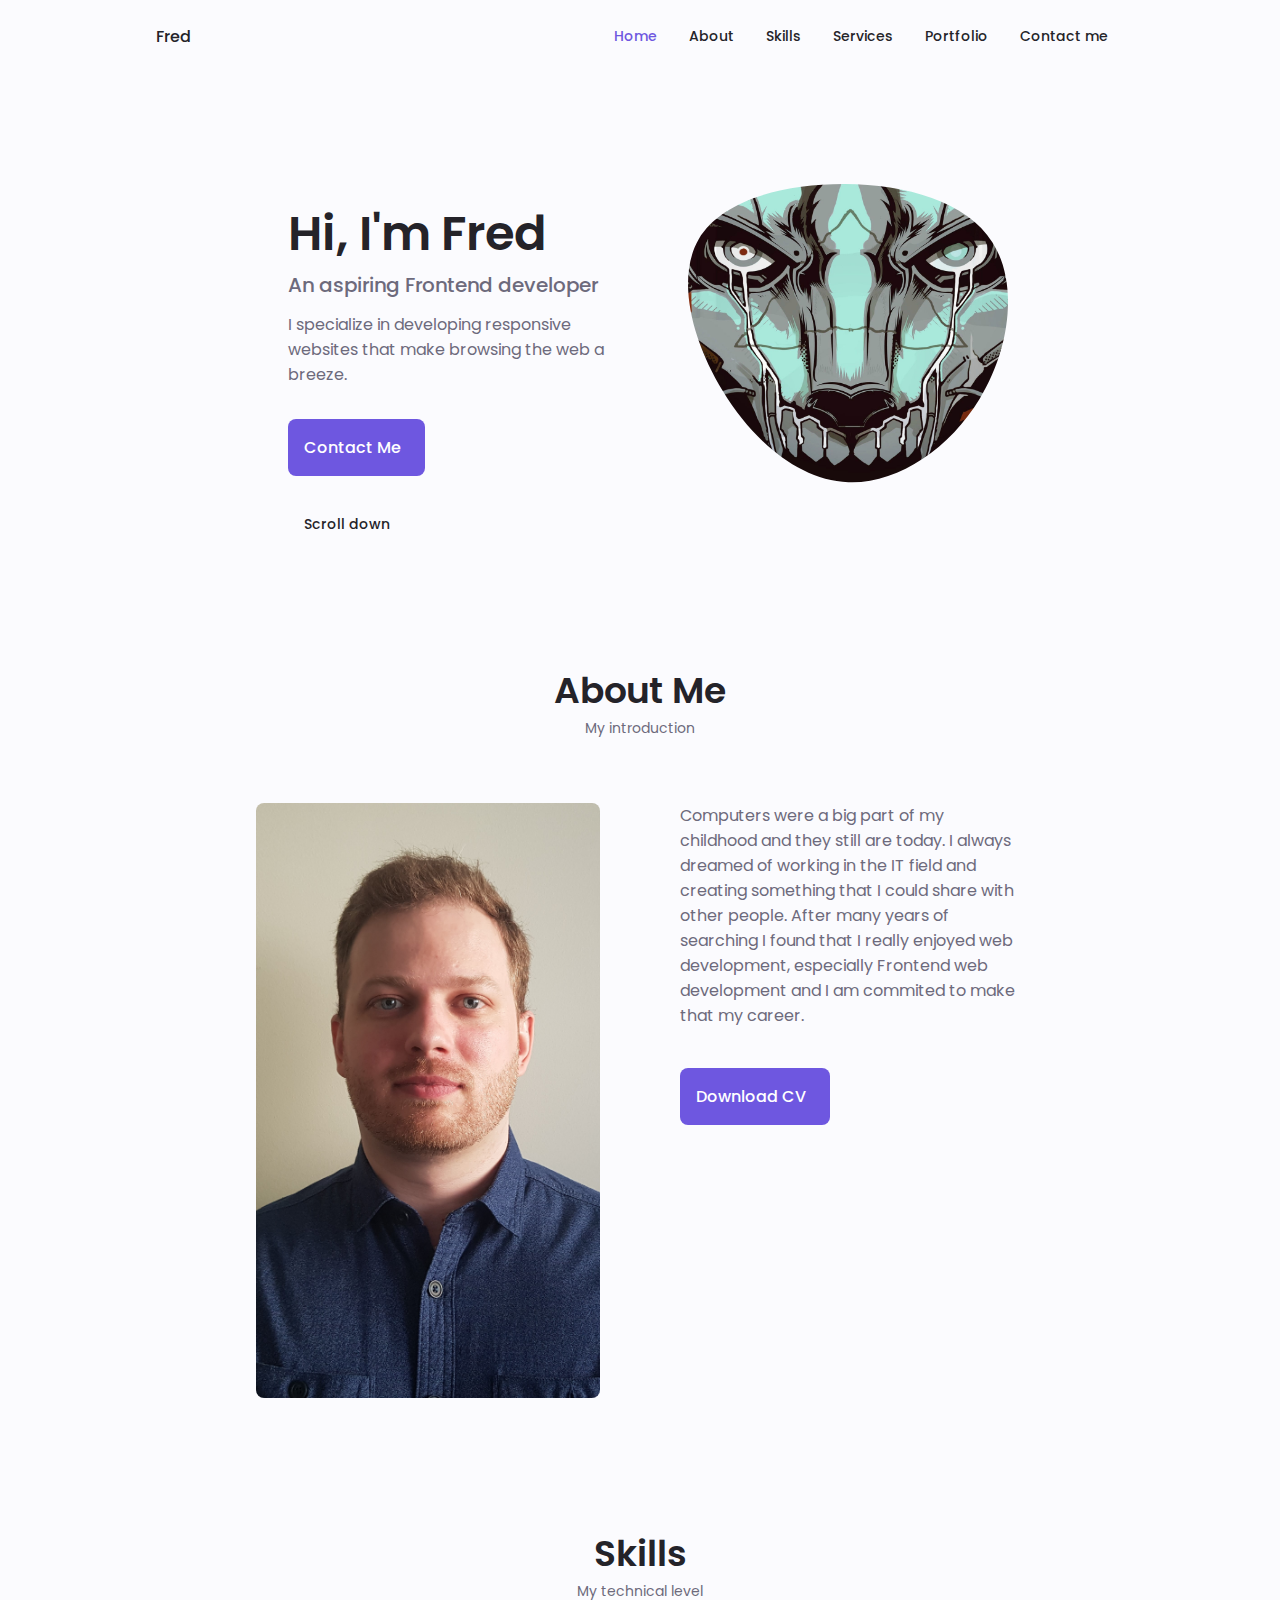
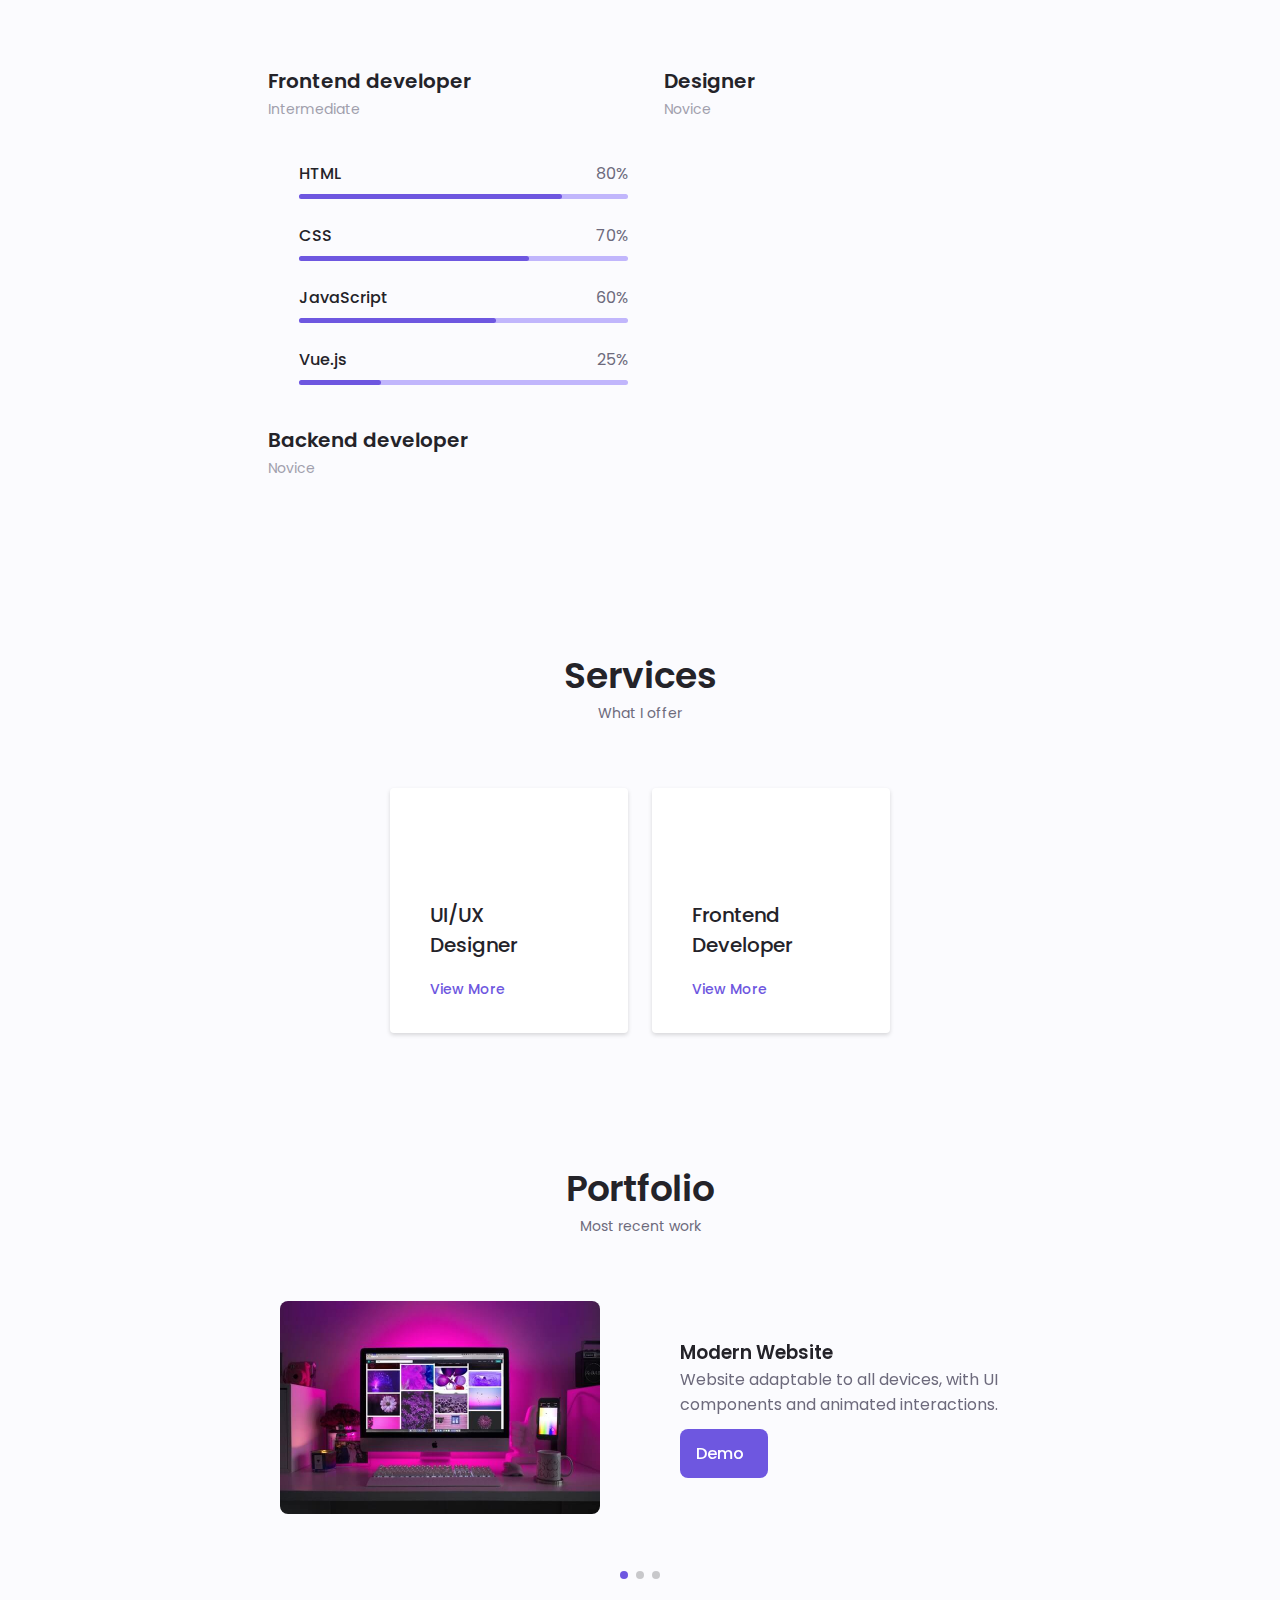
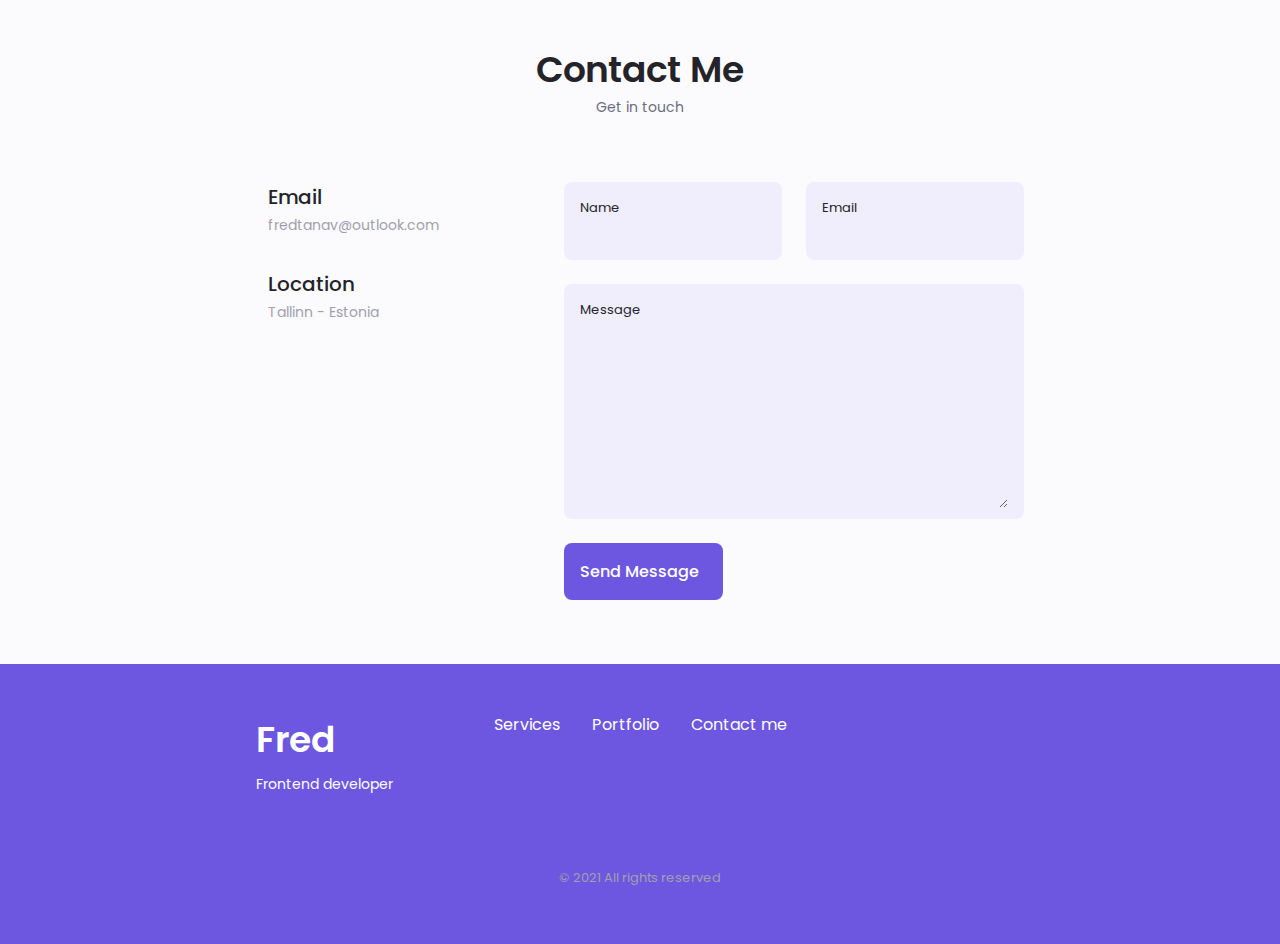
==== index.html @ 8bdb7c05 "Adding portfolio page files" ====
<!DOCTYPE html>
    <html lang="en">
    <head>
        <meta charset="UTF-8">
        <meta name="viewport" content="width=device-width, initial-scale=1.0">

        <!--==================== UNICONS ====================-->
        <link rel="stylesheet" href="https://unicons.iconscout.com/release/v4.0.0/css/line.css">
        
        <!--==================== SWIPER CSS ====================-->
        <link rel="stylesheet" href="css/swiper-bundle.min.css">
        
        <!--==================== CSS ====================-->
        <link rel="stylesheet" href="css\style.css">

        <title>Fred's Portfolio | Welcome</title>
    </head>
    <body>
        <!--==================== HEADER ====================-->
        <header class="header" id="header">
            <nav class="nav container">
                <a href="#" class="nav__logo">Fred</a>

                <div class="nav__menu" id="nav-menu">
                    <ul class="nav__list grid">
                        <li class="nav__item">
                            <a href="#home" class="nav__link active-link">
                                <i class="uil uil-estate nav__icon"></i> Home
                            </a>
                        </li>
                        <li class="nav__item">
                            <a href="#about" class="nav__link">
                                <i class="uil uil-user nav__icon"></i> About
                            </a>
                        </li>
                        <li class="nav__item">
                            <a href="#skills" class="nav__link">
                                <i class="uil uil-file-alt nav__icon"></i> Skills
                            </a>
                        </li>
                        <li class="nav__item">
                            <a href="#services" class="nav__link">
                                <i class="uil uil-briefcase-alt nav__icon"></i> Services
                            </a>
                        </li>
                        <li class="nav__item">
                            <a href="#portfolio" class="nav__link">
                                <i class="uil uil-scenery nav__icon"></i> Portfolio
                            </a>
                        </li>
                        <li class="nav__item">
                            <a href="#contact" class="nav__link">
                                <i class="uil uil-message nav__icon"></i> Contact me
                            </a>
                        </li>
                    </ul>
                    <i class="uil uil-times nav__close" id="nav-close"></i>
                </div>
                <div class="nav__btns">
                    <!-- Theme change button -->
                    <i class="uil uil-moon change-theme" id="theme-button"></i>

                    <div class="nav__toggle" id="nav-toggle">
                        <i class="uil uil-apps"></i>
                    </div>
                </div>
            </nav>
        </header>

        <!--==================== MAIN ====================-->
        <main class="main">
            <!--==================== HOME ====================-->
            <section class="home section" id="home">
                <div class="home__container container grid">
                    <div class="home__content grid">
                        <div class="home__social">
                            <a href="https:www.linkedin.com/in/fredtanav/" target="_blank" class="home__social-icon">
                                <i class="uil uil-linkedin-alt"></i>
                            </a>
                            <a href="https://github.com/fredtanav/" target="_blank" class="home__social-icon">
                                <i class="uil uil-github-alt"></i>
                            </a>
                        </div>

                        <div class="home__img">
                            <svg class="home__blob" viewBox="0 0 200 187" xmlns="http://www.w3.org/2000/svg" xmlns:xlink="http://www.w3.org/1999/xlink">
                                <mask id="mask0" mask-type="alpha">
                                    <path d="M190.312 36.4879C206.582 62.1187 201.309 102.826 182.328 134.186C163.346 165.547 
                                    130.807 187.559 100.226 186.353C69.6454 185.297 41.0228 161.023 21.7403 129.362C2.45775 
                                    97.8511 -7.48481 59.1033 6.67581 34.5279C20.9871 10.1032 59.7028 -0.149132 97.9666 
                                    0.00163737C136.23 0.303176 174.193 10.857 190.312 36.4879Z"/>
                                </mask>
                                <g mask="url(#mask0)">
                                    <path d="M190.312 36.4879C206.582 62.1187 201.309 102.826 182.328 134.186C163.346 
                                    165.547 130.807 187.559 100.226 186.353C69.6454 185.297 41.0228 161.023 21.7403 
                                    129.362C2.45775 97.8511 -7.48481 59.1033 6.67581 34.5279C20.9871 10.1032 59.7028 
                                    -0.149132 97.9666 0.00163737C136.23 0.303176 174.193 10.857 190.312 36.4879Z"/>
                                    <image class="home__blob-img" x="-85" y="" href="assets/images/avatar-blob.jpg"/>
                                </g>
                            </svg>
                        </div>
                        <div class="home__data">
                            <h1 class="home__title">Hi, I'm Fred</h1>
                            <h3 class="home__subtitle">An aspiring Frontend developer</h3>
                            <p class="home__description">I specialize in developing responsive websites that make browsing the web a breeze.</p>
                            <a href="#contact" class="button button--flex">
                                Contact Me <i class="uil uil-message button__icon"></i>
                            </a>
                        </div>
                    </div>
                    <div class="home__scroll">
                        <a href="#about" class="home__scroll-button button--flex">
                            <i class="uil uil-mouse-alt home__scroll-mouse"></i>
                            <span class="home__scroll-name">Scroll down</span>
                            <i class="uil uil-arrow-down home__scroll-arrow"></i>
                        </a>
                    </div>
                </div>
            </section>

            <!--==================== ABOUT ====================-->
            <section class="about section" id="about">
                <h2 class="section__title">About Me</h2>
                <span class="section__subtitle">My introduction</span>

                <div class="about__container container grid">
                    <img src="assets/images/portrait1.jpg" alt="" class="about__img">

                    <div class="about__data">
                        <p class="about__description">
                            Computers were a big part of my childhood and they still are today.
                            I always dreamed of working in the IT field and creating something that I could share with other people. 
                            After many years of searching I found that I really enjoyed web development, especially Frontend web development and I am commited to make that my career.</p>
<!--                         <div class="about__info">
                            <div>
                                <span class="about__info-title">0</span>
                                <span class="about__info-name">Years <br> experience</span>
                            </div>

                            <div>
                                <span class="about__info-title">0</span>
                                <span class="about__info-name">Completed <br> projects</span>
                            </div>

                            <div>
                                <span class="about__info-title">0</span>
                                <span class="about__info-name">Companies <br> worked</span>
                            </div>
                        </div> -->

                        <div class="about__buttons">
                            <a download="" href="/assets/documents/CV-Fred-Tänav.pdf" class="button button--flex">
                                Download CV<i class="uil uil-download-alt button__icon"></i>
                            </a>
                        </div>
                    </div>
                </div>
            </section>

            <!--==================== SKILLS ====================-->
            <section class="skills section" id="skills">
                <h2 class="section__title">Skills</h2>
                <span class="section__subtitle">My technical level</span>

                <div class="skills__container container grid">
                    <div>
                        <!--==================== SKILLS 1====================-->
                        <div class="skills__content skills__open">
                            <div class="skills__header">
                                <i class="uil uil-brackets-curly skills__icon"></i>

                                <div>
                                    <h1 class="skills__title">Frontend developer</h1>
                                    <span class="skills__subtitle">Intermediate</span>
                                </div>

                                <i class="uil uil-angle-down skills__arrow"></i>
                            </div>

                            <div class="skills__list grid">
                                <div class="skills__data">
                                    <div class="skills__titles">
                                        <h3 class="skills__name">HTML</h3>
                                        <span class="skills__number">80%</span>
                                    </div>
                                    <div class="skills__bar">
                                        <span class="skills__percentage skills__html"></span>
                                    </div>
                                </div>

                                <div class="skills__data">
                                    <div class="skills__titles">
                                        <h3 class="skills__name">CSS</h3>
                                        <span class="skills__number">70%</span>
                                    </div>
                                    <div class="skills__bar">
                                        <span class="skills__percentage skills__css"></span>
                                    </div>
                                </div>

                                <div class="skills__data">
                                    <div class="skills__titles">
                                        <h3 class="skills__name">JavaScript</h3>
                                        <span class="skills__number">60%</span>
                                    </div>
                                    <div class="skills__bar">
                                        <span class="skills__percentage skills__js"></span>
                                    </div>
                                </div>

                                <div class="skills__data">
                                    <div class="skills__titles">
                                        <h3 class="skills__name">Vue.js</h3>
                                        <span class="skills__number">25%</span>
                                    </div>
                                    <div class="skills__bar">
                                        <span class="skills__percentage skills__vuejs"></span>
                                    </div>
                                </div>
                            </div>
                        </div>
                        <!--==================== SKILLS 2====================-->
                        <div class="skills__content skills__close">
                            <div class="skills__header">
                                <i class="uil uil-server-network skills__icon"></i>

                                <div>
                                    <h1 class="skills__title">Backend developer</h1>
                                    <span class="skills__subtitle">Novice</span>
                                </div>

                                <i class="uil uil-angle-down skills__arrow"></i>
                            </div>

                            <div class="skills__list grid">
                                <div class="skills__data">
                                    <div class="skills__titles">
                                        <h3 class="skills__name">Node.js</h3>
                                        <span class="skills__number">Add-on not installed</span>
                                    </div>
                                    <div class="skills__bar">
                                        <span class="skills__percentage skills__nodejs"></span>
                                    </div>
                                </div>           
                            </div>
                        </div>    
                    </div>

                    <div>
                        <!--==================== SKILLS 3====================-->
                        <div class="skills__content skills__close">
                            <div class="skills__header">
                                <i class="uil uil-swatchbook skills__icon"></i>

                                <div>
                                    <h1 class="skills__title">Designer</h1>
                                    <span class="skills__subtitle">Novice</span>
                                </div>

                                <i class="uil uil-angle-down skills__arrow"></i>
                            </div>

                            <div class="skills__list grid">

                                <div class="skills__data">
                                    <div class="skills__titles">
                                        <h3 class="skills__name">Figma</h3>
                                        <span class="skills__number">10%</span>
                                    </div>
                                    <div class="skills__bar">
                                        <span class="skills__percentage skills__figma"></span>
                                    </div>
                                </div>

                            </div>
                        </div>  
                    </div>
                </div>
            </section>
            
            

            <!--==================== SERVICES ====================-->
            <section class="services section" id="services">
                <h2 class="section__title">Services</h2>
                <span class="section__subtitle">What I offer</span>
                
                <div class="services__container container grid">
                    <!--==================== SERVICES 1 ====================-->
                    <div class="services__content">
                        <div>
                            <i class="uil uil-web-grid services__icon"></i>
                            <h3 class="services__title">UI/UX <br> Designer</h3>
                        </div>
                        

                        <span class="button button--flex button--small button--link services__button">
                            View More
                            <i class="uil uil-arrow-right button__icon"></i>
                        </span>

                        <div class="services__modal">
                            <div class="services__modal-content">
                                <h4 class="services__modal-title">UI/UX <br> Designer</h4>
                                <i class="uil uil-times services__modal-close"></i>

                                <ul class="services__modal-services grid">
                                    <li class="services__modal-service">
                                        <i class="uil uil-check-circle services__modal-icon"></i>
                                        <p>I develop user interfaces.</p>
                                    </li>
                                    <li class="services__modal-service">
                                        <i class="uil uil-check-circle services__modal-icon"></i>
                                        <p>Web page development.</p>
                                    </li>
                                    <li class="services__modal-service">
                                        <i class="uil uil-check-circle services__modal-icon"></i>
                                        <p>I create UX element interactions.</p>
                                    </li>
                                    <li class="services__modal-service">
                                        <i class="uil uil-check-circle services__modal-icon"></i>
                                        <p>I position your company.</p>
                                    </li>
                                </ul>
                            </div>
                        </div>
                    </div>

                    <!--==================== SERVICES 2 ====================-->
                    <div class="services__content">
                        <div>
                            <i class="uil uil-arrow services__icon"></i>
                            <h3 class="services__title">Frontend <br> Developer</h3>
                        </div>
                        

                        <span class="button button--flex button--small button--link services__button">
                            View More
                            <i class="uil uil-arrow-right button__icon"></i>
                        </span>

                        <div class="services__modal">
                            <div class="services__modal-content">
                                <h4 class="services__modal-title">Frontend <br> Developer</h4>
                                <i class="uil uil-times services__modal-close"></i>

                                <ul class="services__modal-services grid">
                                    <li class="services__modal-service">
                                        <i class="uil uil-check-circle services__modal-icon"></i>
                                        <p>I develop user interfaces.</p>
                                    </li>
                                    <li class="services__modal-service">
                                        <i class="uil uil-check-circle services__modal-icon"></i>
                                        <p>Web page development.</p>
                                    </li>
                                    <li class="services__modal-service">
                                        <i class="uil uil-check-circle services__modal-icon"></i>
                                        <p>I create UX element interactions.</p>
                                    </li>
                                    <li class="services__modal-service">
                                        <i class="uil uil-check-circle services__modal-icon"></i>
                                        <p>I position your company.</p>
                                    </li>
                                </ul>
                            </div>
                        </div>
                    </div>
                </div>
            </section>

            <!--==================== PORTFOLIO ====================-->
            <section class="portfolio section" id="portfolio">
                <h2 class="section__title">Portfolio</h2>
                <span class="section__subtitle">Most recent work</span>

                <div class="portfolio__container container swiper-container">
                    <div class="swiper-wrapper">
                        <!--==================== PORTFOLIO 1 ====================-->
                        <div class="portfolio__content grid swiper-slide">
                            <img src="assets/images/portfolio1.jpg" alt="" class="portfolio__img">

                            <div class="portfolio__data">
                                <h3 class="portfolio__title">Modern Website</h3>
                                <p class="portfolio__description">Website adaptable to all devices, with UI components and animated interactions.</p>
                                <a href="#" class="button button--flex button--small portfolio__button">
                                    Demo
                                    <i class="uil uil-arrow-right button__icon"></i>
                                </a>
                            </div>
                        </div>

                        <!--==================== PORTFOLIO 2 ====================-->
                        <div class="portfolio__content grid swiper-slide">
                            <img src="assets/images/portfolio2.jpg" alt="" class="portfolio__img">

                            <div class="portfolio__data">
                                <h3 class="portfolio__title">Brand Design</h3>
                                <p class="portfolio__description">Website adaptable to all devices, with UI components and animated interactions.</p>
                                <a href="#" class="button button--flex button--small portfolio__button">
                                    Demo
                                    <i class="uil uil-arrow-right button__icon"></i>
                                </a>
                            </div>
                        </div>

                        <!--==================== PORTFOLIO 3 ====================-->
                        <div class="portfolio__content grid swiper-slide">
                            <img src="assets/images/portfolio3.jpg" alt="" class="portfolio__img">

                            <div class="portfolio__data">
                                <h3 class="portfolio__title">Online Store</h3>
                                <p class="portfolio__description">Website adaptable to all devices, with UI components and animated interactions.</p>
                                <a href="#" class="button button--flex button--small portfolio__button">
                                    Demo
                                    <i class="uil uil-arrow-right button__icon"></i>
                                </a>
                            </div>
                        </div>
                    </div>

                    <!-- Add Arrows -->
                    <div class="swiper-button-next">
                        <i class="uil uil-angle-right-b swiper-portfolio-icon"></i>
                    </div>
                    <div class="swiper-button-prev">
                        <i class="uil uil-angle-left-b swiper-portfolio-icon"></i>
                    </div>

                    <!-- Add Pagination -->
                    <div class="swiper-pagination"></div>
                </div>
            </section>


            <!--==================== CONTACT ME ====================-->
            <section class="contact section" id="contact">
                <h2 class="section__title">Contact Me</h2>
                <span class="section__subtitle">Get in touch</span>

                <div class="contact__container container grid">
                    <div>
                        <div class="contact__information">
                            <i class="uil uil-envelope contact__icon"></i>

                            <div>
                                <h3 class="contact__title">Email</h3>
                                <span class="contact__subtitle"> <a id="mail" href="mailto:fredtanav@outlook.com">fredtanav@outlook.com</a></span>
                            </div>
                        </div>

                        <div class="contact__information">
                            <i class="uil uil-map-marker contact__icon"></i>

                            <div>
                                <h3 class="contact__title">Location</h3>
                                <span class="contact__subtitle">Tallinn - Estonia</span>
                            </div>
                        </div>
                    </div>

                    <form action="" class="contact__form grid">
                        <div class="contact__inputs grid">
                            <div class="contact__content">
                                <label for="" class="contact__label">Name</label>
                                <input type="text" class="contact__input">
                            </div>
                            <div class="contact__content">
                                <label for="" class="contact__label">Email</label>
                                <input type="email" class="contact__input">
                            </div>
                        </div>
                        
                        <div class="contact__content">
                            <label for="" class="contact__label">Message</label>
                            <textarea name="" id="" cols="0" rows="7" class="contact__input"></textarea>
                        </div>
                        
                        <div>
                            <a href="#" class="button button--flex">
                                Send Message
                                <i class="uil uil-message button__icon"></i>
                            </a>
                        </div>
                    </form>
                </div>

            </section>
        </main>

        <!--==================== FOOTER ====================-->
        <footer class="footer">
            <div class="footer__bg">
                <div class="footer__container container grid">
                    <div>
                        <h1 class="footer__title">Fred</h1>
                        <span class="footer__subtitle">Frontend developer</span>
                    </div>

                    <ul class="footer__links">
                        <li>
                            <a href="#services" class="footer__link">Services</a>
                        </li>
                        <li>
                            <a href="#portfolio" class="footer__link">Portfolio</a>
                        </li>
                        <li>
                            <a href="#contact" class="footer__link">Contact&nbsp;me</a>
                        </li>
                    </ul>

                    <div class="footer__socials">
                        <a href="https://www.facebook.com/" target="_blank" class="footer__social">
                            <i class="uil uil-facebook-f"></i>
                        </a>

                        <a href="https://www.instagram.com/" target="_blank" class="footer__social">
                            <i class="uil uil-instagram"></i>
                        </a>

                        <a href="https://twitter.com/" target="_blank" class="footer__social">
                            <i class="uil uil-twitter-alt"></i>
                        </a>
                    </div>
                </div>

                <p class="footer__copy">&#169; 2021 All rights reserved</p>
            </div>            
        </footer>
        
        <!--==================== SCROLL UP ====================-->
        <a href="#" class="scrollup" id="scroll-up">
            <i class="uil uil-arrow-up scrollup__icon"></i>
        </a>

        <!--==================== SWIPER JS ====================-->
        <script src="js/swiper-bundle.min.js"></script>

        <!--==================== MAIN JS ====================-->
        <script src="js/main.js"></script>
    </body>
</html>
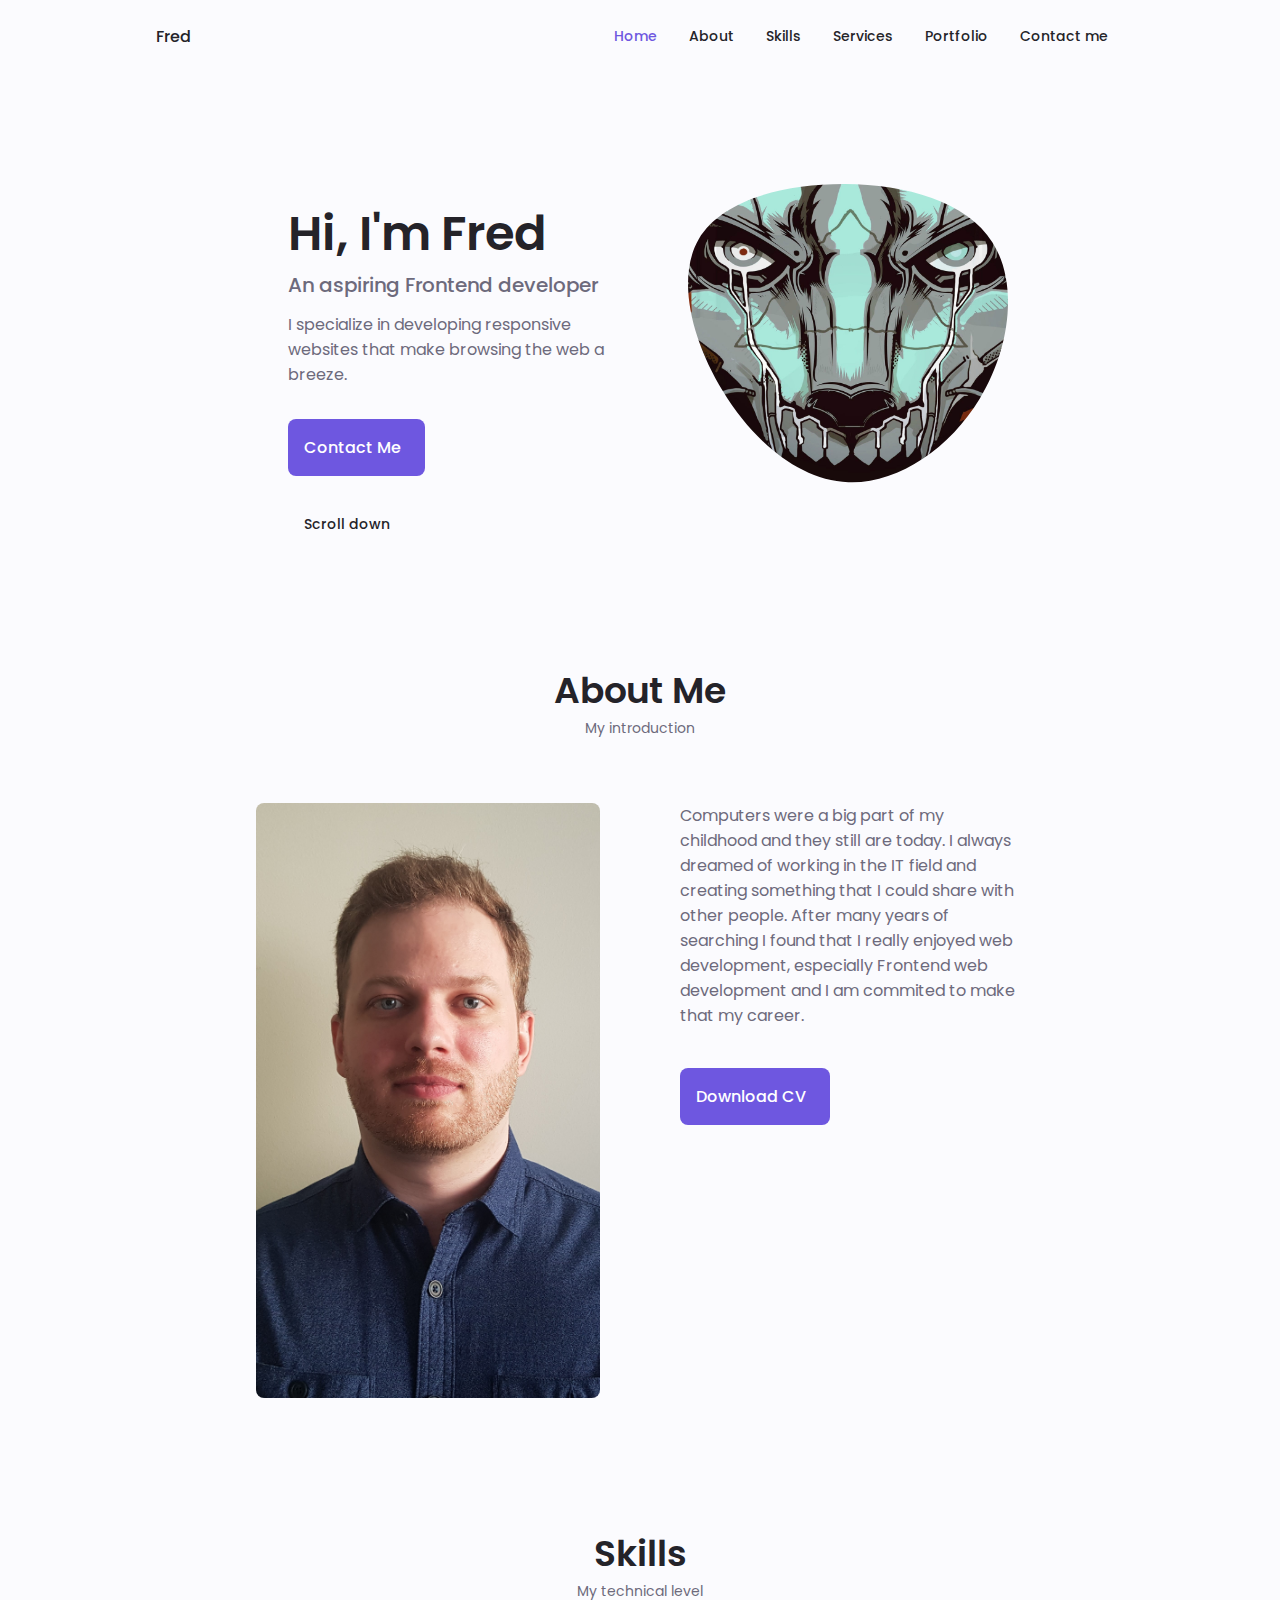
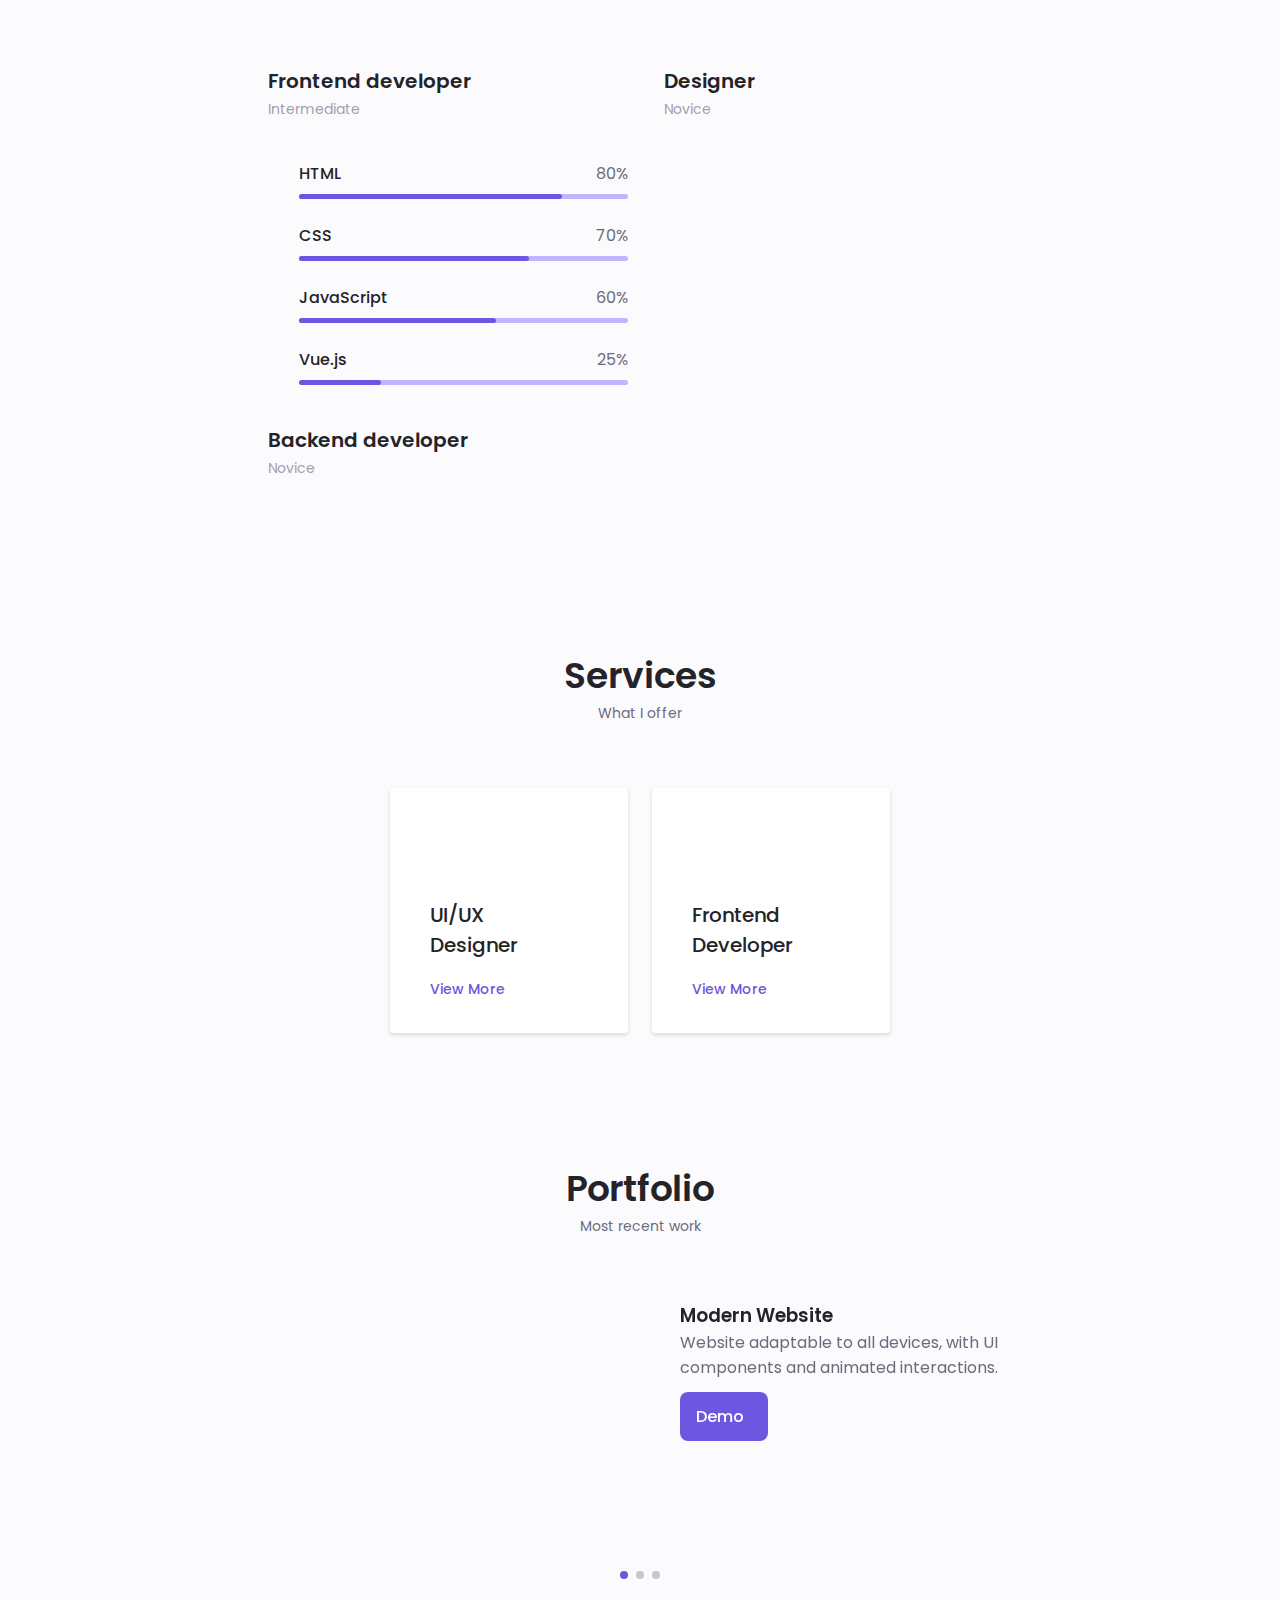
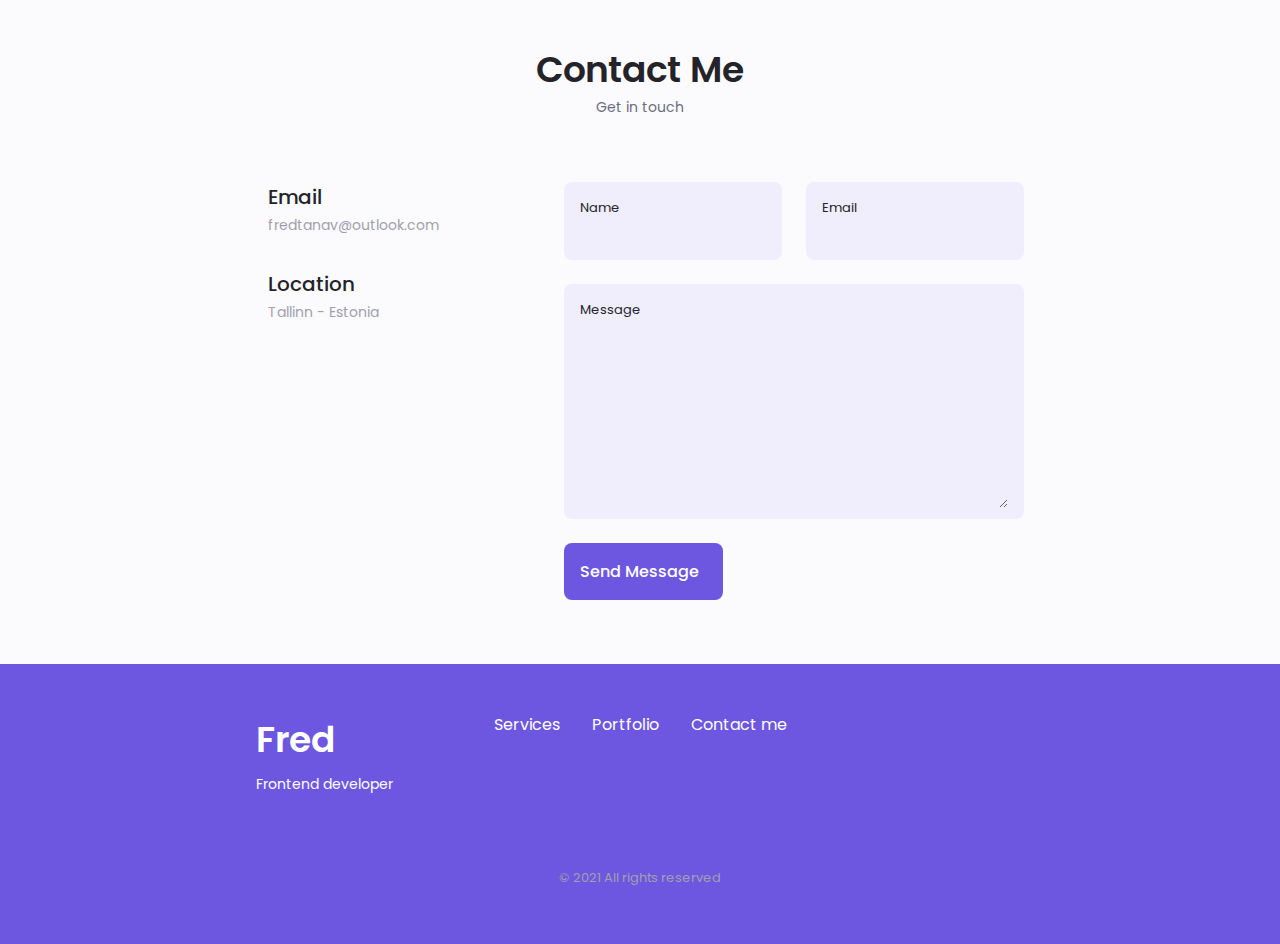
==== commit 06ec04b2: "Updated spaceTourism portfolio image" ====
--- a/index.html
+++ b/index.html
@@ -74,7 +74,7 @@
                 <div class="home__container container grid">
                     <div class="home__content grid">
                         <div class="home__social">
-                            <a href="https:www.linkedin.com/in/fredtanav/" target="_blank" class="home__social-icon">
+                            <a href="https://www.linkedin.com/in/fredtanav/" target="_blank" class="home__social-icon">
                                 <i class="uil uil-linkedin-alt"></i>
                             </a>
                             <a href="https://github.com/fredtanav/" target="_blank" class="home__social-icon">
@@ -149,7 +149,7 @@
                         </div> -->
 
                         <div class="about__buttons">
-                            <a download="" href="/assets/documents/CV-Fred-Tänav.pdf" class="button button--flex">
+                            <a download="" href="/assets/documents/CV - Fred Tänav.pdf" class="button button--flex">
                                 Download CV<i class="uil uil-download-alt button__icon"></i>
                             </a>
                         </div>
@@ -377,12 +377,12 @@
                     <div class="swiper-wrapper">
                         <!--==================== PORTFOLIO 1 ====================-->
                         <div class="portfolio__content grid swiper-slide">
-                            <img src="assets/images/portfolio1.jpg" alt="" class="portfolio__img">
+                            <img src="assets/images/spaceTourismSnapshot.jpeg" alt="" class="portfolio__img">
 
                             <div class="portfolio__data">
                                 <h3 class="portfolio__title">Modern Website</h3>
                                 <p class="portfolio__description">Website adaptable to all devices, with UI components and animated interactions.</p>
-                                <a href="#" class="button button--flex button--small portfolio__button">
+                                <a href="pages/spaceTourism/index.html" class="button button--flex button--small portfolio__button">
                                     Demo
                                     <i class="uil uil-arrow-right button__icon"></i>
                                 </a>
@@ -538,4 +538,4 @@
         <!--==================== MAIN JS ====================-->
         <script src="js/main.js"></script>
     </body>
-</html>+</html>
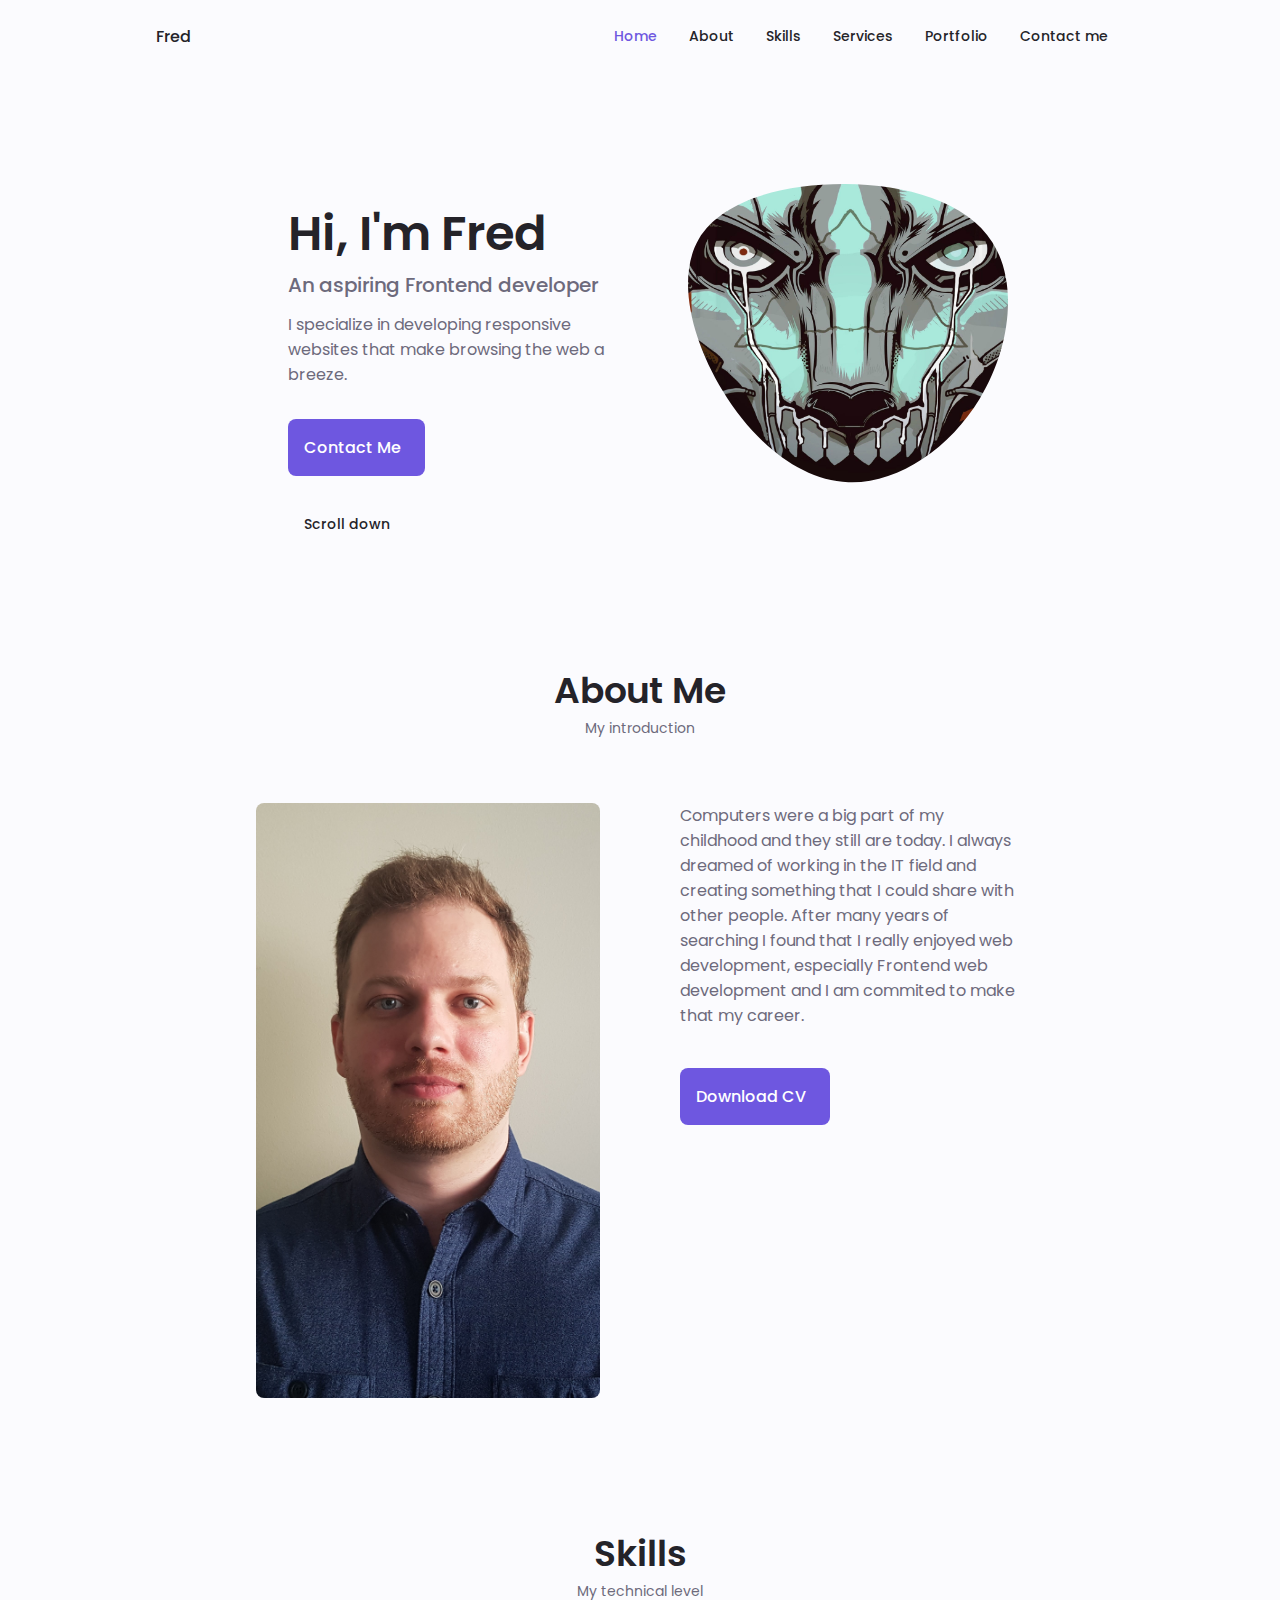
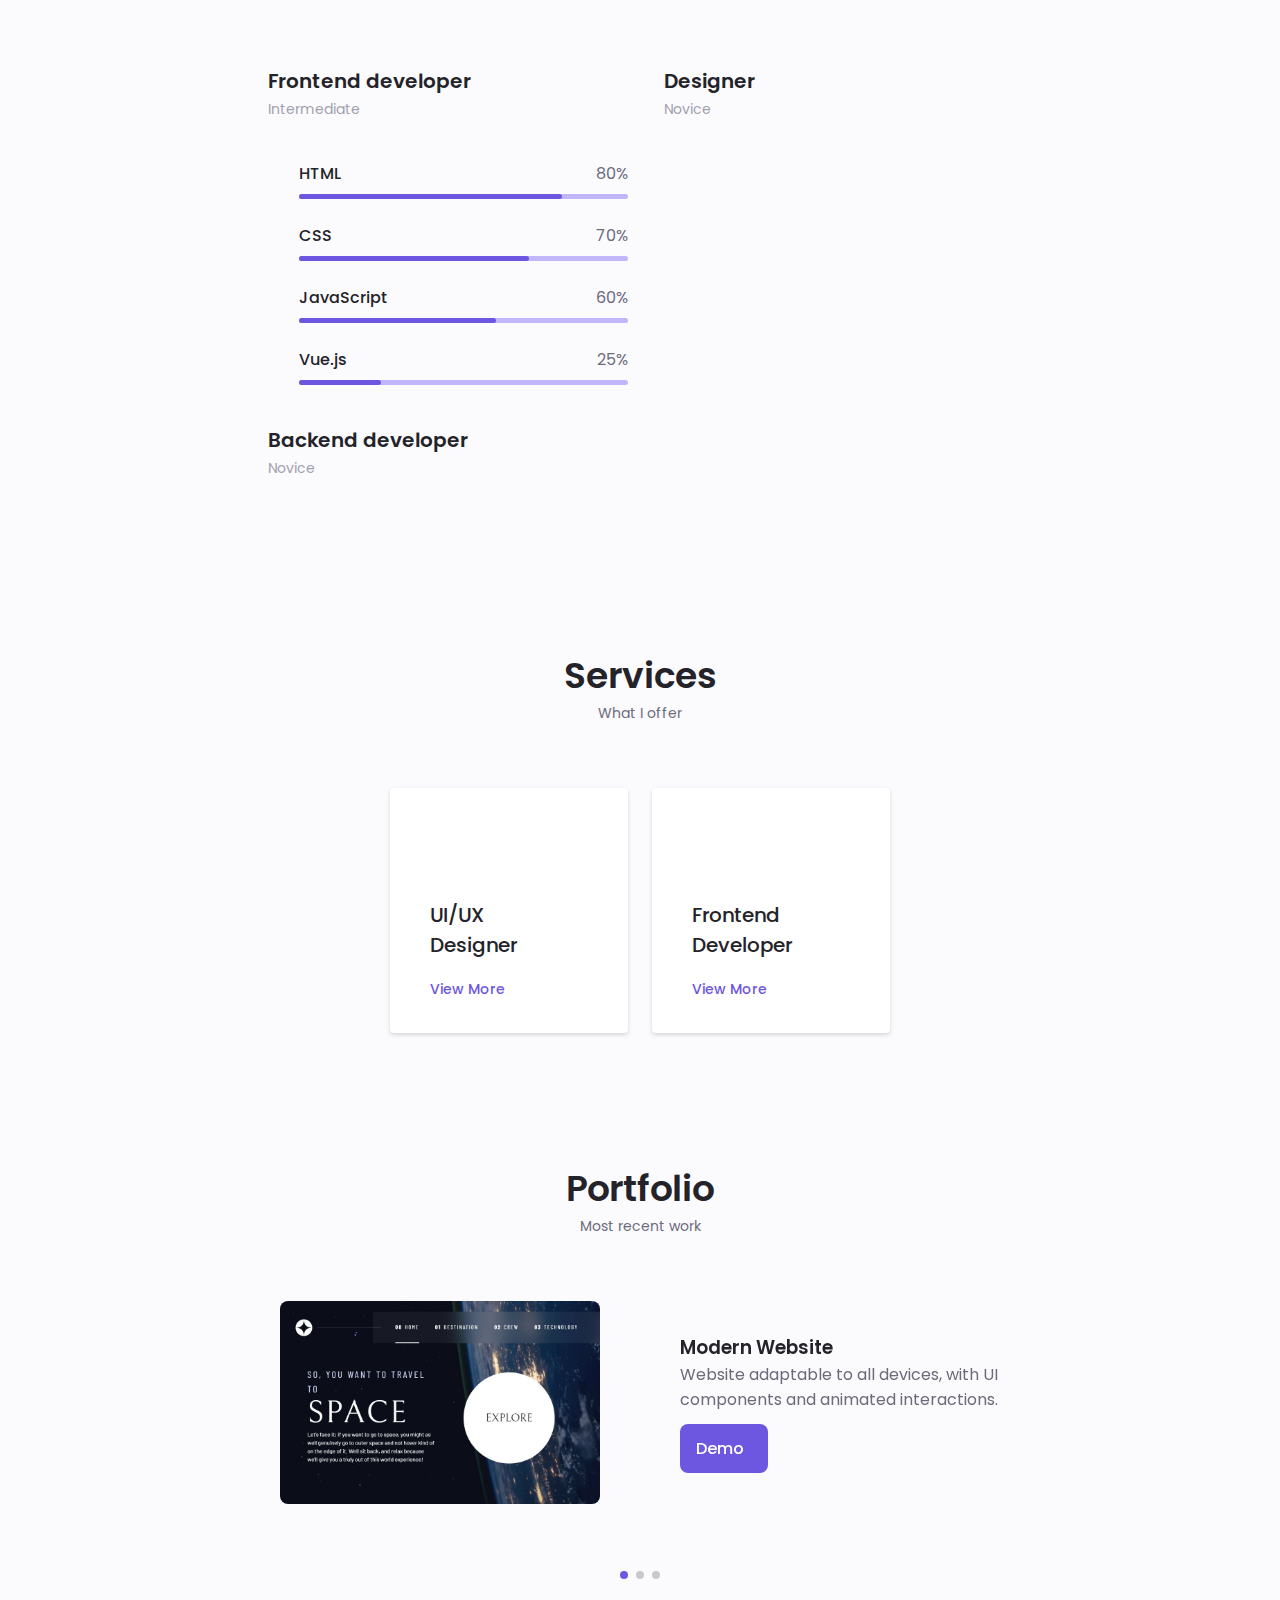
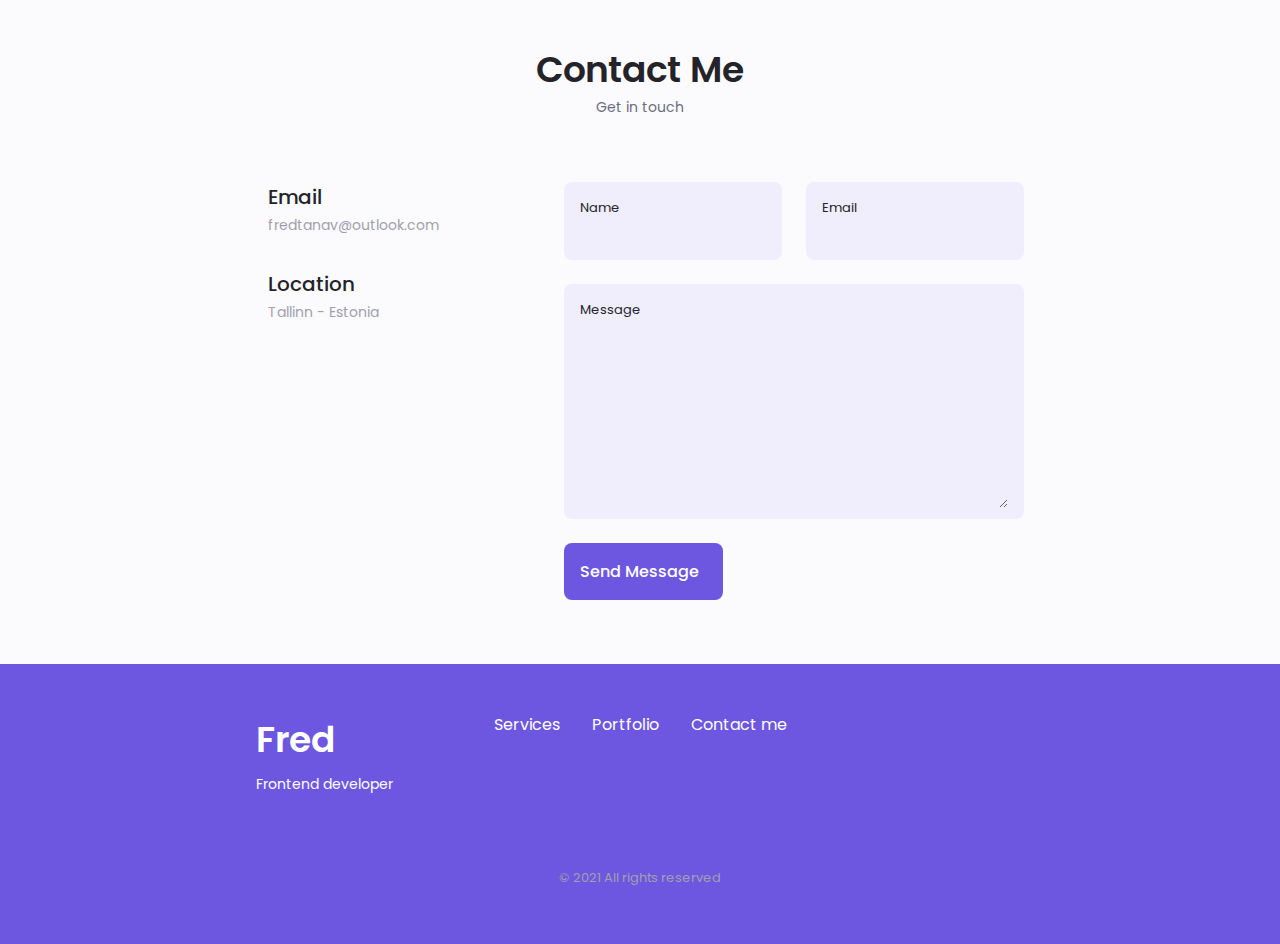
==== commit 10827811: "update" ====
--- a/index.html
+++ b/index.html
@@ -377,7 +377,7 @@
                     <div class="swiper-wrapper">
                         <!--==================== PORTFOLIO 1 ====================-->
                         <div class="portfolio__content grid swiper-slide">
-                            <img src="assets/images/spaceTourismSnapshot.jpeg" alt="" class="portfolio__img">
+                            <img src="assets/images/spaceTourismSnapshot.JPG" alt="" class="portfolio__img">
 
                             <div class="portfolio__data">
                                 <h3 class="portfolio__title">Modern Website</h3>
